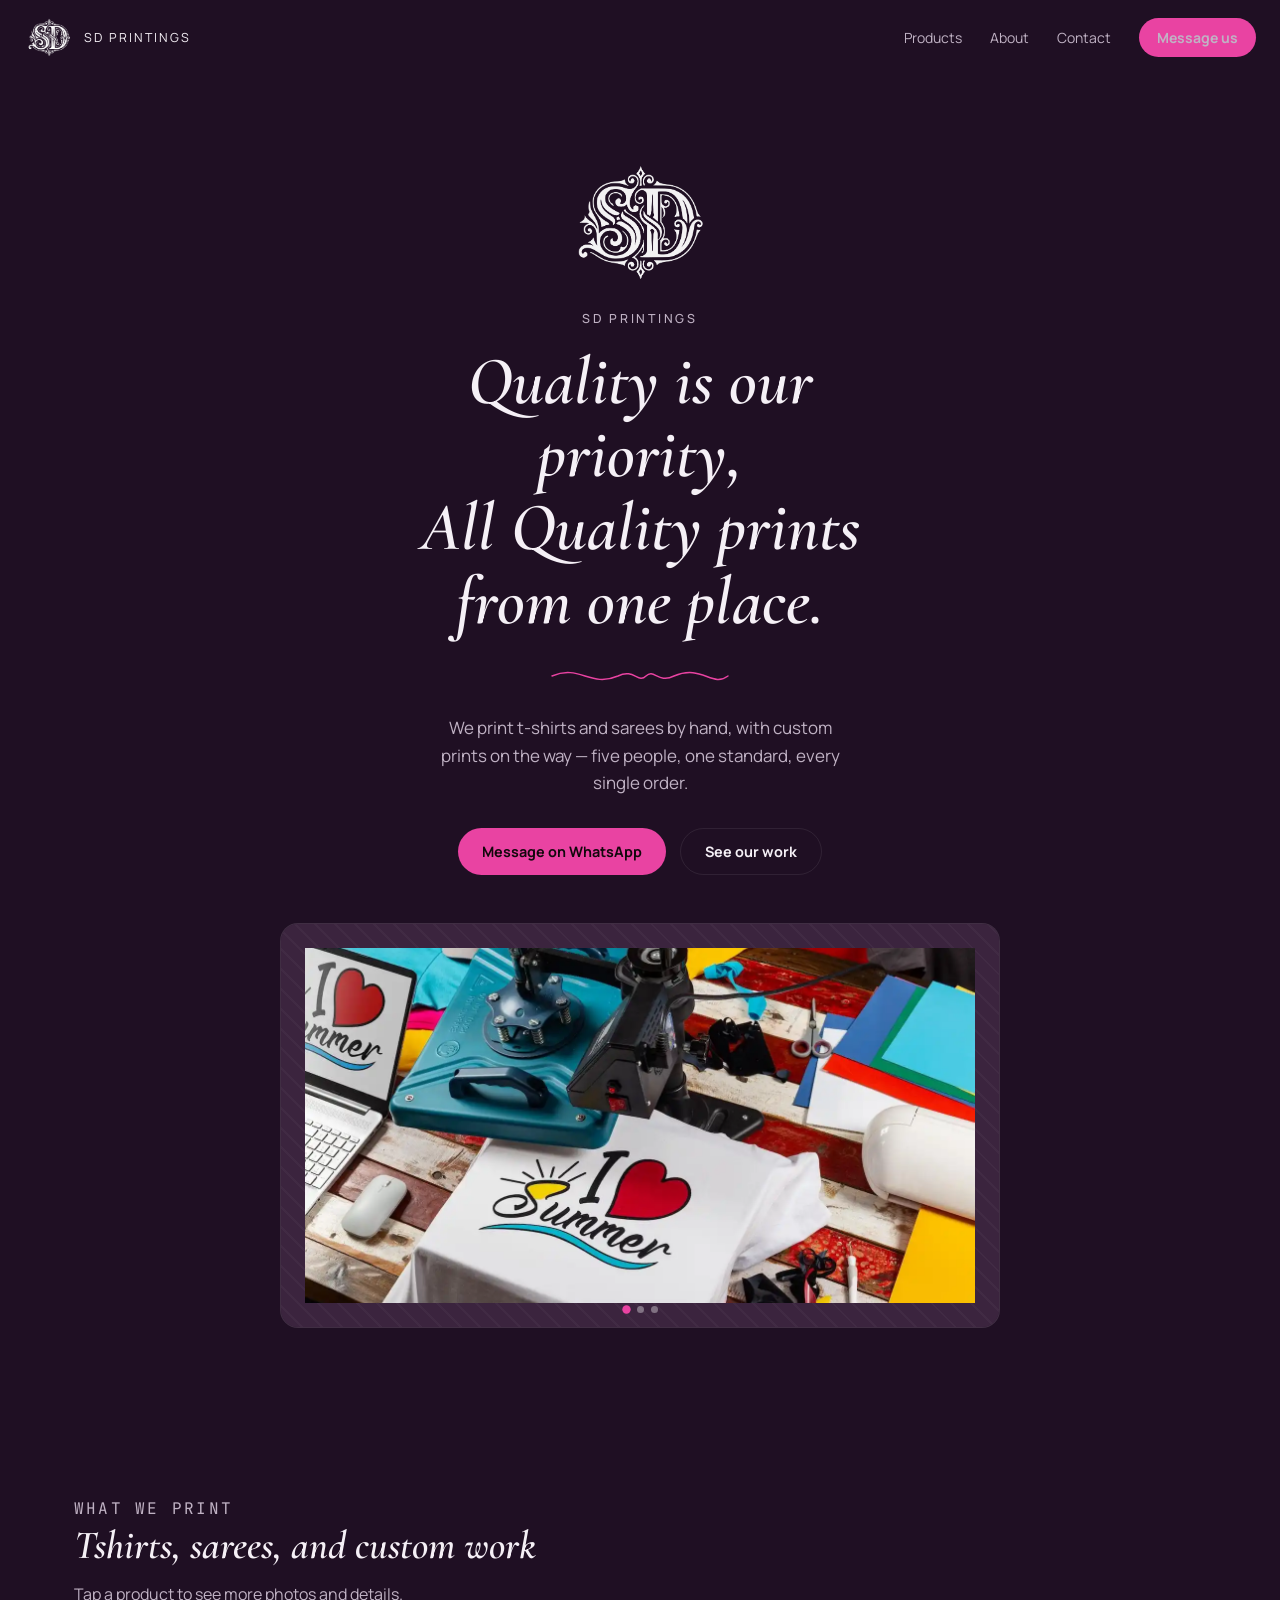
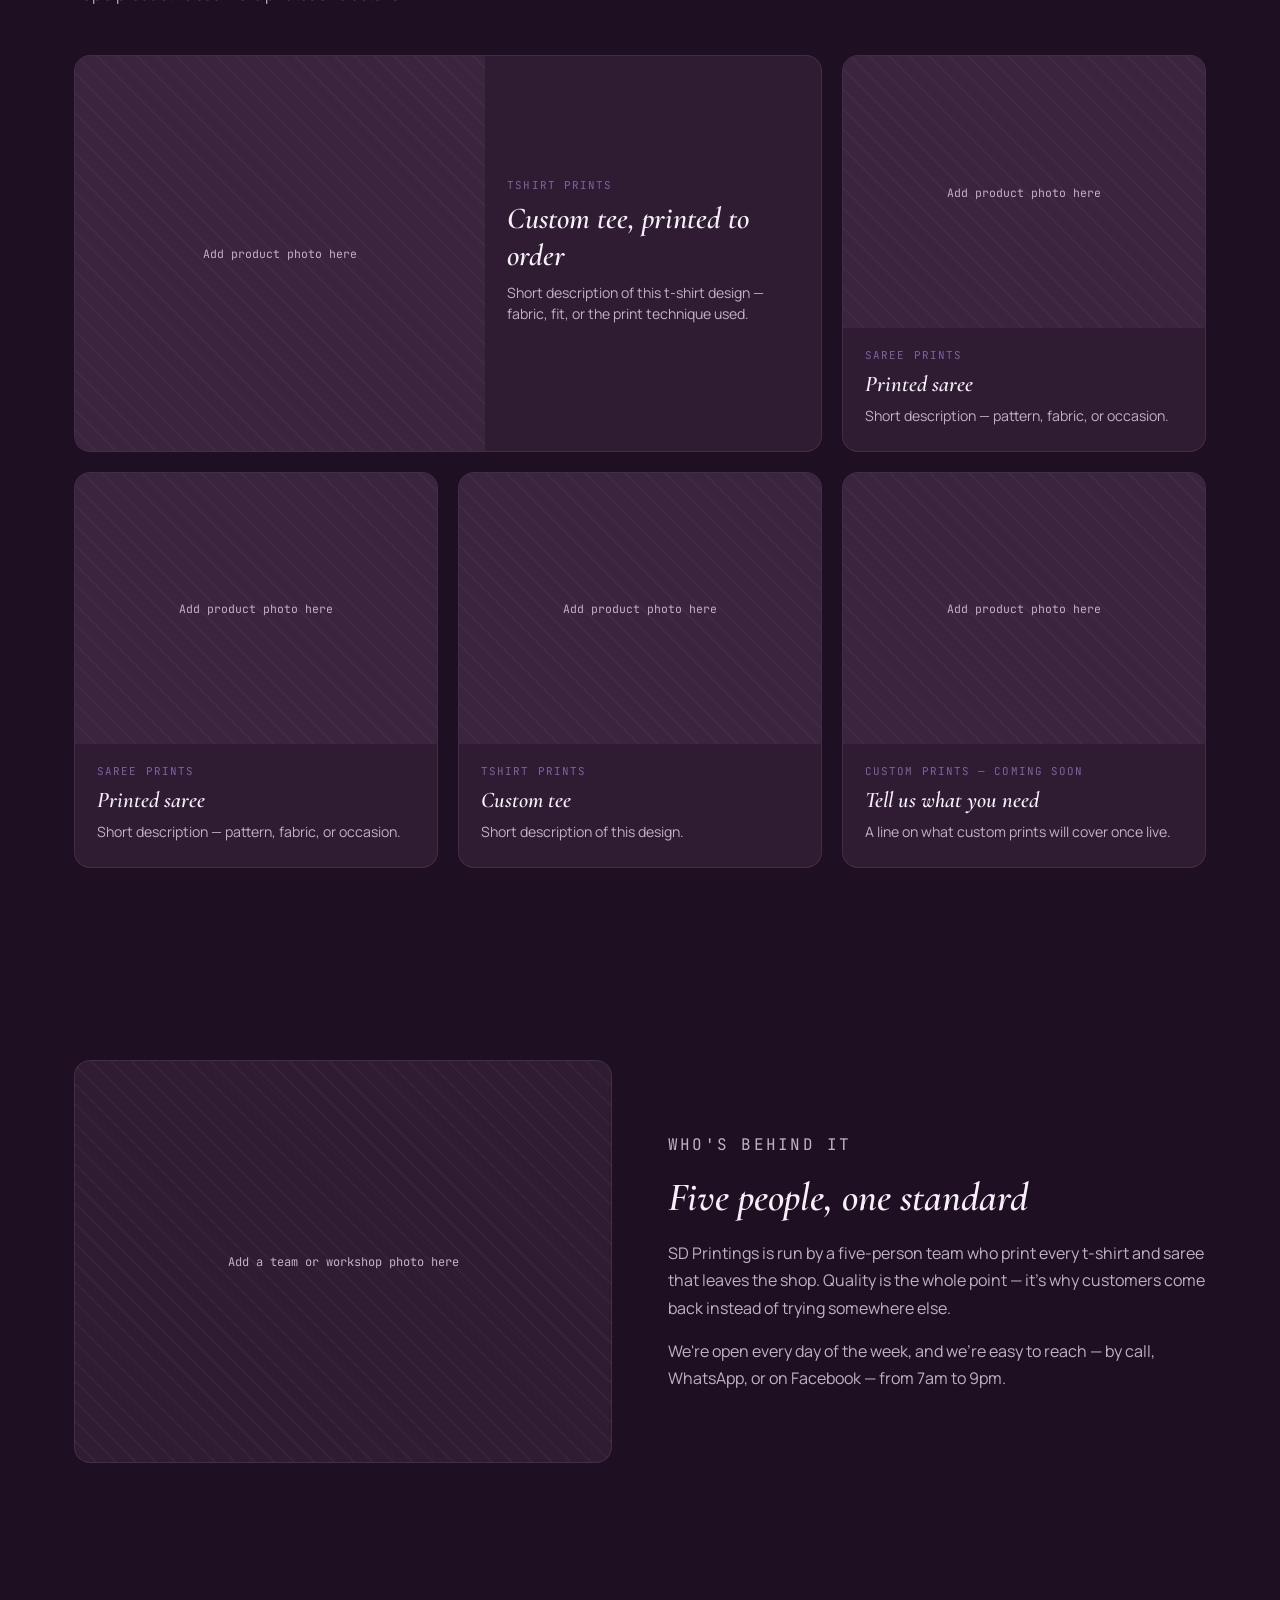
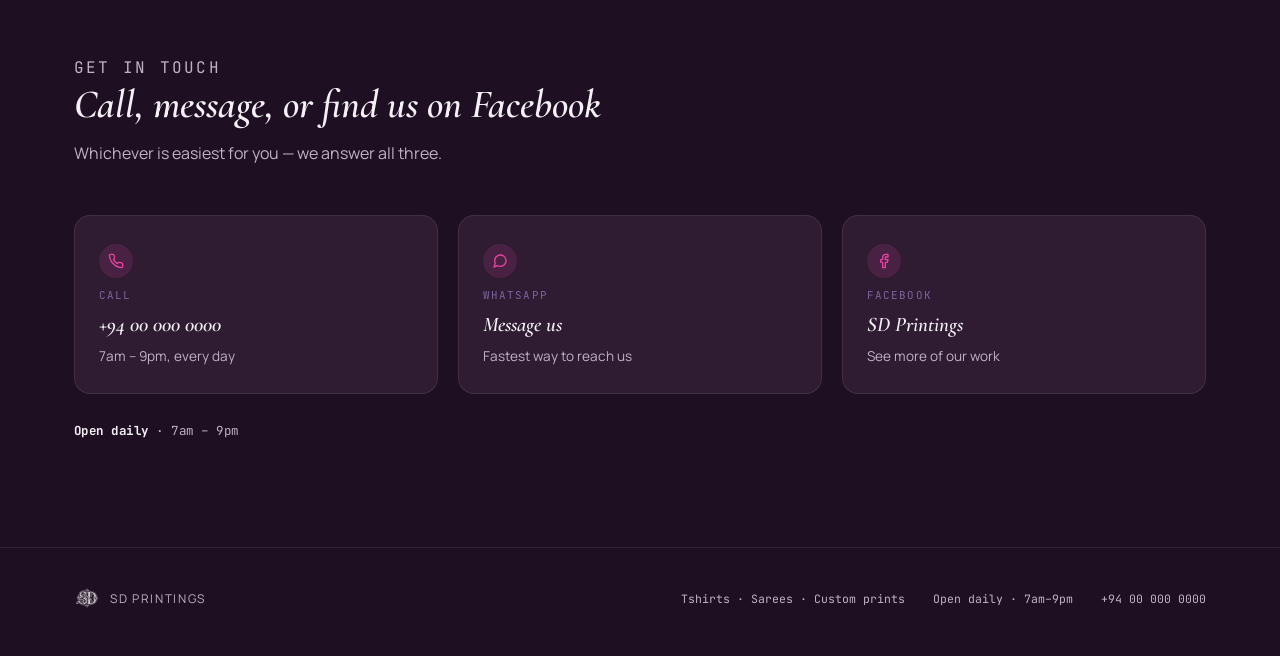
==== index.html @ 7a8c77f0 "Add files via upload" ====
<!DOCTYPE html>
<html lang="en">
<head>
<meta charset="UTF-8">
<meta name="viewport" content="width=device-width, initial-scale=1.0">
<title>SD Printings — Quality prints, customers who never turn back</title>
<link rel="icon" type="image/png" href="assets/logo.png">
<link rel="preconnect" href="https://fonts.googleapis.com">
<link rel="preconnect" href="https://fonts.gstatic.com" crossorigin>
<link href="https://fonts.googleapis.com/css2?family=Cormorant+Garamond:ital,wght@1,600&family=Manrope:wght@400;500;700&family=JetBrains+Mono:wght@400;500&display=swap" rel="stylesheet">
<link rel="stylesheet" href="assets/style.css">
<style>
  /* ===== Hero (page-specific) ===== */
  .hero {
    display: flex;
    flex-direction: column;
    align-items: center;
    text-align: center;
    padding: 88px 24px 72px;
    will-change: opacity, transform;
  }
  .hero-logo {
    width: 150px;
    height: auto;
    margin-bottom: 28px;
    filter: invert(1) brightness(1.4);
    opacity: 0.95;
  }
  .hero-eyebrow {
    font-family: 'Manrope', sans-serif;
    font-weight: 500;
    font-size: 0.78rem;
    letter-spacing: 0.22em;
    text-transform: uppercase;
    color: var(--ink-muted);
    margin: 0 0 18px;
  }
  .hero h1 {
    font-family: 'Cormorant Garamond', serif;
    font-style: italic;
    font-weight: 600;
    font-size: clamp(2.25rem, 6vw, 4.25rem);
    line-height: 1.08;
    margin: 0 0 20px;
    max-width: 16ch;
  }
  .flourish {
    width: 180px;
    height: 28px;
    margin: 4px 0 24px;
    color: var(--accent);
    opacity: 0;
    animation: flourish-in 0.9s ease-out 0.35s forwards;
  }
  .flourish path {
    fill: none;
    stroke: currentColor;
    stroke-width: 1.4;
    stroke-linecap: round;
    stroke-dasharray: 260;
    stroke-dashoffset: 260;
    animation: flourish-draw 1.1s ease-out 0.35s forwards;
  }
  @keyframes flourish-in { to { opacity: 1; } }
  @keyframes flourish-draw { to { stroke-dashoffset: 0; } }

  .hero .lede {
    font-size: 1.0625rem;
    line-height: 1.6;
    color: var(--ink-muted);
    max-width: 42ch;
    margin: 0 0 32px;
  }
  .hero-actions {
    display: flex;
    gap: 14px;
    flex-wrap: wrap;
    justify-content: center;
    margin-bottom: 48px;
  }

  /* ===== Hero sliding gallery ===== */
  .hero-gallery {
    position: relative;
    width: 100%;
    max-width: 720px;
    aspect-ratio: 16 / 9;
    border-radius: 18px;
    overflow: hidden;
    border: 1px solid var(--border);
    background: var(--surface);
  }
  .hero-gallery .slide {
    position: absolute;
    inset: 0;
    display: flex;
    align-items: center;
    justify-content: center;
    background:
      repeating-linear-gradient(45deg, oklch(100% 0 0 / 0.03) 0 2px, transparent 2px 14px),
      var(--surface-raised);
    color: var(--ink-muted);
    font-family: 'JetBrains Mono', monospace;
    font-size: 0.78rem;
    text-align: center;
    padding: 24px;
    opacity: 0;
    transition: opacity 1s ease;
  }
  .hero-gallery .slide.active { opacity: 1; z-index: 1; }
  .hero-gallery .slide img { width: 100%; height: 100%; object-fit: cover; }
  .hero-gallery-dots {
    position: absolute;
    left: 0;
    right: 0;
    bottom: 14px;
    z-index: 2;
    display: flex;
    justify-content: center;
    gap: 7px;
  }
  .hero-gallery-dots button {
    width: 7px;
    height: 7px;
    border-radius: 50%;
    border: none;
    padding: 0;
    background: oklch(100% 0 0 / 0.35);
    cursor: pointer;
    transition: background 0.2s ease, transform 0.2s ease;
  }
  .hero-gallery-dots button.active {
    background: var(--accent);
    transform: scale(1.2);
  }

  @media (max-width: 400px) {
    .hero { padding: 64px 20px 56px; }
  }

  /* ===== About ===== */
  .about {
    display: grid;
    grid-template-columns: 1fr 1fr;
    gap: 56px;
    align-items: center;
  }
  .about-media {
    aspect-ratio: 4 / 3;
    border-radius: 16px;
    background:
      repeating-linear-gradient(45deg, oklch(100% 0 0 / 0.03) 0 2px, transparent 2px 14px),
      var(--surface);
    border: 1px solid var(--border);
    display: flex;
    align-items: center;
    justify-content: center;
    color: var(--ink-muted);
    font-family: 'JetBrains Mono', monospace;
    font-size: 0.75rem;
    text-align: center;
    padding: 24px;
  }
  .about-media img { width: 100%; height: 100%; object-fit: cover; border-radius: 16px; }
  .about-copy p {
    font-size: 1rem;
    line-height: 1.7;
    color: var(--ink-muted);
    margin: 0 0 16px;
  }
  .about-copy p:last-child { margin-bottom: 0; }
  @media (max-width: 780px) {
    .about { grid-template-columns: 1fr; }
  }

  /* ===== Contact ===== */
  .contact-grid {
    display: grid;
    grid-template-columns: repeat(3, 1fr);
    gap: 20px;
  }
  .contact-card {
    background: var(--surface);
    border: 1px solid var(--border);
    border-radius: 16px;
    padding: 28px 24px;
    text-decoration: none;
    color: inherit;
    display: flex;
    flex-direction: column;
    gap: 10px;
    transition: transform 0.2s ease, background 0.2s ease, box-shadow 0.2s ease;
  }
  .contact-card:hover, .contact-card:focus-visible {
    transform: translateY(-4px);
    background: var(--surface-raised);
    box-shadow: 0 16px 40px oklch(0% 0 0 / 0.35);
  }
  .contact-icon {
    width: 34px;
    height: 34px;
    border-radius: 50%;
    background: oklch(65% 0.22 350 / 0.14);
    color: var(--accent);
    display: flex;
    align-items: center;
    justify-content: center;
  }
  .contact-label {
    font-family: 'JetBrains Mono', monospace;
    font-size: 0.68rem;
    letter-spacing: 0.1em;
    text-transform: uppercase;
    color: var(--violet-quiet);
  }
  .contact-value {
    font-family: 'Cormorant Garamond', serif;
    font-style: italic;
    font-weight: 600;
    font-size: 1.3rem;
  }
  .contact-sub {
    font-size: 0.85rem;
    color: var(--ink-muted);
    margin: 0;
  }
  @media (max-width: 780px) {
    .contact-grid { grid-template-columns: 1fr; }
  }
  .hours-note {
    margin-top: 28px;
    font-family: 'JetBrains Mono', monospace;
    font-size: 0.78rem;
    color: var(--ink-muted);
    letter-spacing: 0.04em;
  }
  .hours-note strong { color: var(--ink); }

  @media (prefers-reduced-motion: reduce) {
    .flourish, .flourish path { animation: none !important; opacity: 1; stroke-dashoffset: 0; }
    .hero { opacity: 1 !important; transform: none !important; }
    .hero-gallery .slide { transition: none !important; }
  }
</style>
</head>
<body>

<nav class="nav" id="nav">
  <a href="#top" class="nav-brand">
    <img class="nav-logo" src="assets/logo.png" alt="">
    <span class="nav-name">SD Printings</span>
  </a>
  <div class="nav-links">
    <a href="#showcase">Products</a>
    <a href="#about">About</a>
    <a href="#contact">Contact</a>
    <!-- Replace with the real WhatsApp number: wa.me/<countrycode><number> -->
    <a class="nav-cta" href="https://wa.me/94000000000" target="_blank" rel="noopener">Message us</a>
  </div>
</nav>

<header class="hero" id="top">
  <img class="hero-logo" src="assets/logo.png" alt="SD Printings logo">
  <p class="hero-eyebrow">SD Printings</p>
  <h1>Quality is our priority,<br> All Quality prints from one place.</h1>

  <svg class="flourish" viewBox="0 0 180 28" aria-hidden="true">
    <path d="M2 14 C 30 2, 40 26, 68 14 C 84 6, 88 22, 96 14 C 104 6, 108 22, 124 14 C 152 2, 162 26, 178 14" />
  </svg>

  <p class="lede">
    We print t-shirts and sarees by hand, with custom prints on the way —
    five people, one standard, every single order.
  </p>

  <div class="hero-actions">
    <!-- Replace with the real WhatsApp number -->
    <a class="btn btn-primary" href="https://wa.me/94714688359" target="_blank" rel="noopener">Message on WhatsApp</a>
    <a class="btn btn-ghost" href="#showcase">See our work</a>
  </div>

  <!-- ================================================================
       HERO GALLERY — auto-slides every 4s, fades with the rest of the
       hero on scroll. Replace each placeholder <div class="slide"> with:
         <div class="slide active"><img src="assets/gallery-1.jpg" alt="..."></div>
       Keep the first slide's "active" class; remove it from the others.
       Add or remove <div class="slide"> blocks and matching dot buttons
       together — the count must match.
       ================================================================ -->
  <div class="hero-gallery" id="heroGallery">
    <div class="slide active"><img src="assets/gallery-1.jpg" alt="..."></div>
    <div class="slide"><img src="assets/gallery-2.jpg" alt="..."></div>
    <div class="slide"><img src="assets/gallery-3.jpg" alt="..."></div>
    <div class="hero-gallery-dots" id="heroGalleryDots">
      <button class="active" aria-label="Show slide 1" data-index="0"></button>
      <button aria-label="Show slide 2" data-index="1"></button>
      <button aria-label="Show slide 3" data-index="2"></button>
    </div>
  </div>
</header>

<main>

  <section id="showcase">
    <div class="wrap">
      <div class="section-head">
        <p class="eyebrow">What we print</p>
        <h2>Tshirts, sarees, and custom work</h2>
        <p>Tap a product to see more photos and details.</p>
      </div>

      <div class="showcase-grid">

        <!-- ============================================================
             PRODUCT CARD — FEATURED (large). Links to its detail page in
             /products/. Replace the placeholder <div class="product-media">
             with an <img>, and update the tag/name/description text —
             the same text should also be updated on the matching page in
             /products/.
             ============================================================ -->
        <a class="product-card featured" href="products/tshirt-custom-tee.html">
          <div class="product-media">
            <!-- // ADD PRODUCT PHOTO HERE (e.g. assets/tshirt-1.jpg) -->
            Add product photo here
          </div>
          <div class="product-body">
            <span class="product-tag">Tshirt prints</span>
            <h3 class="product-name">Custom tee, printed to order</h3>
            <p class="product-desc"><!-- // ADD PRODUCT DESCRIPTION HERE --> Short description of this t-shirt design — fabric, fit, or the print technique used.</p>
          </div>
        </a>

        <!-- ============================================================
             PRODUCT CARD — standard. Duplicate this block for each item,
             and give each a matching page in /products/.
             ============================================================ -->
        <a class="product-card" href="products/saree-1.html">
          <div class="product-media">
            <!-- // ADD PRODUCT PHOTO HERE -->
            Add product photo here
          </div>
          <div class="product-body">
            <span class="product-tag">Saree prints</span>
            <h3 class="product-name">Printed saree</h3>
            <p class="product-desc"><!-- // ADD PRODUCT DESCRIPTION HERE --> Short description — pattern, fabric, or occasion.</p>
          </div>
        </a>

        <a class="product-card" href="products/saree-2.html">
          <div class="product-media">
            <!-- // ADD PRODUCT PHOTO HERE -->
            Add product photo here
          </div>
          <div class="product-body">
            <span class="product-tag">Saree prints</span>
            <h3 class="product-name">Printed saree</h3>
            <p class="product-desc"><!-- // ADD PRODUCT DESCRIPTION HERE --> Short description — pattern, fabric, or occasion.</p>
          </div>
        </a>

        <a class="product-card" href="products/tshirt-graphic-tee.html">
          <div class="product-media">
            <!-- // ADD PRODUCT PHOTO HERE -->
            Add product photo here
          </div>
          <div class="product-body">
            <span class="product-tag">Tshirt prints</span>
            <h3 class="product-name">Custom tee</h3>
            <p class="product-desc"><!-- // ADD PRODUCT DESCRIPTION HERE --> Short description of this design.</p>
          </div>
        </a>

        <a class="product-card" href="products/custom-prints.html">
          <div class="product-media">
            <!-- // ADD PRODUCT PHOTO HERE -->
            Add product photo here
          </div>
          <div class="product-body">
            <span class="product-tag">Custom prints — coming soon</span>
            <h3 class="product-name">Tell us what you need</h3>
            <p class="product-desc"><!-- // ADD PRODUCT DESCRIPTION HERE --> A line on what custom prints will cover once live.</p>
          </div>
        </a>

      </div>
    </div>
  </section>

  <section id="about">
    <div class="wrap about">
      <div class="about-media">
        <!-- // ADD TEAM OR WORKSHOP PHOTO HERE (e.g. assets/team.jpg) -->
        Add a team or workshop photo here
      </div>
      <div class="about-copy">
        <div class="section-head" style="margin-bottom: 20px;">
          <p class="eyebrow">Who's behind it</p>
          <h2>Five people, one standard</h2>
        </div>
        <p>SD Printings is run by a five-person team who print every t-shirt and saree that leaves the shop. Quality is the whole point — it's why customers come back instead of trying somewhere else.</p>
        <p>We're open every day of the week, and we're easy to reach — by call, WhatsApp, or on Facebook — from 7am to 9pm.</p>
      </div>
    </div>
  </section>

  <section id="contact">
    <div class="wrap">
      <div class="section-head">
        <p class="eyebrow">Get in touch</p>
        <h2>Call, message, or find us on Facebook</h2>
        <p>Whichever is easiest for you — we answer all three.</p>
      </div>

      <div class="contact-grid">

        <!-- // REPLACE tel: NUMBER WITH THE REAL PHONE NUMBER -->
        <a class="contact-card" href="tel:+94000000000">
          <div class="contact-icon" aria-hidden="true">
            <svg width="16" height="16" viewBox="0 0 24 24" fill="none" stroke="currentColor" stroke-width="2" stroke-linecap="round" stroke-linejoin="round"><path d="M22 16.92v3a2 2 0 0 1-2.18 2 19.79 19.79 0 0 1-8.63-3.07 19.5 19.5 0 0 1-6-6 19.79 19.79 0 0 1-3.07-8.67A2 2 0 0 1 4.11 2h3a2 2 0 0 1 2 1.72c.127.96.362 1.903.7 2.81a2 2 0 0 1-.45 2.11L8.09 9.91a16 16 0 0 0 6 6l1.27-1.27a2 2 0 0 1 2.11-.45c.907.338 1.85.573 2.81.7A2 2 0 0 1 22 16.92z"/></svg>
          </div>
          <span class="contact-label">Call</span>
          <span class="contact-value">+94 00 000 0000</span>
          <p class="contact-sub">7am – 9pm, every day</p>
        </a>

        <!-- // REPLACE wa.me LINK WITH THE REAL WHATSAPP NUMBER -->
        <a class="contact-card" href="https://wa.me/94000000000" target="_blank" rel="noopener">
          <div class="contact-icon" aria-hidden="true">
            <svg width="16" height="16" viewBox="0 0 24 24" fill="none" stroke="currentColor" stroke-width="2" stroke-linecap="round" stroke-linejoin="round"><path d="M21 11.5a8.38 8.38 0 0 1-.9 3.8 8.5 8.5 0 0 1-7.6 4.7 8.38 8.38 0 0 1-3.8-.9L3 21l1.9-5.7a8.38 8.38 0 0 1-.9-3.8 8.5 8.5 0 0 1 4.7-7.6 8.38 8.38 0 0 1 3.8-.9h.5a8.48 8.48 0 0 1 8 8v.5z"/></svg>
          </div>
          <span class="contact-label">WhatsApp</span>
          <span class="contact-value">Message us</span>
          <p class="contact-sub">Fastest way to reach us</p>
        </a>

        <!-- // REPLACE href WITH THE REAL FACEBOOK PAGE URL -->
        <a class="contact-card" href="https://facebook.com/sdprintings" target="_blank" rel="noopener">
          <div class="contact-icon" aria-hidden="true">
            <svg width="16" height="16" viewBox="0 0 24 24" fill="none" stroke="currentColor" stroke-width="2" stroke-linecap="round" stroke-linejoin="round"><path d="M18 2h-3a5 5 0 0 0-5 5v3H7v4h3v8h4v-8h3l1-4h-4V7a1 1 0 0 1 1-1h3z"/></svg>
          </div>
          <span class="contact-label">Facebook</span>
          <span class="contact-value">SD Printings</span>
          <p class="contact-sub">See more of our work</p>
        </a>

      </div>

      <p class="hours-note"><strong>Open daily</strong> · 7am – 9pm</p>
    </div>
  </section>

</main>

<footer>
  <div class="wrap footer-inner">
    <div class="footer-brand">
      <img class="footer-logo" src="assets/logo.png" alt="">
      <span class="footer-name">SD Printings</span>
    </div>
    <div class="footer-meta">
      <span>Tshirts · Sarees · Custom prints</span>
      <span>Open daily · 7am–9pm</span>
      <!-- // REPLACE with real number -->
      <a href="tel:+94000000000">+94 00 000 0000</a>
    </div>
  </div>
</footer>

<script>
  const prefersReduced = window.matchMedia('(prefers-reduced-motion: reduce)').matches;

  // Nav background switches on after scrolling past the hero.
  const nav = document.getElementById('nav');
  const onNavScroll = () => {
    if (window.scrollY > 40) nav.classList.add('scrolled');
    else nav.classList.remove('scrolled');
  };
  onNavScroll();
  window.addEventListener('scroll', onNavScroll, { passive: true });


  // Hero gallery auto-advances every 4s. Pauses on hover so visitors can
  // actually read a slide, and never auto-advances under reduced motion.
  const gallery = document.getElementById('heroGallery');
  if (gallery) {
    const slides = gallery.querySelectorAll('.slide');
    const dots = gallery.querySelectorAll('.hero-gallery-dots button');
    let index = 0;
    let timer = null;

    const goTo = (i) => {
      slides[index].classList.remove('active');
      dots[index]?.classList.remove('active');
      index = i;
      slides[index].classList.add('active');
      dots[index]?.classList.add('active');
    };

    const start = () => {
      if (prefersReduced || slides.length < 2) return;
      timer = setInterval(() => goTo((index + 1) % slides.length), 4000);
    };
    const stop = () => { if (timer) clearInterval(timer); };

    dots.forEach((dot) => {
      dot.addEventListener('click', () => {
        stop();
        goTo(Number(dot.dataset.index));
        start();
      });
    });

    gallery.addEventListener('mouseenter', stop);
    gallery.addEventListener('mouseleave', start);
    start();
  }
</script>

</body>
</html>
---- assets/style.css ----
/* SD Printings — shared styles (nav, buttons, footer, base tokens)
   Used by index.html and every page in /products/. Page-specific
   styles (hero, gallery, showcase grid, etc.) live inline in each page. */

:root {
  --bg: oklch(20% 0.045 320);
  --surface: oklch(26% 0.05 320);
  --surface-raised: oklch(30% 0.055 322);
  --ink: oklch(96% 0.01 320);
  --ink-muted: oklch(78% 0.03 320);
  --accent: oklch(65% 0.22 350);
  --violet-quiet: oklch(55% 0.09 300);
  --border: oklch(100% 0 0 / 8%);
}

* { box-sizing: border-box; }
html { scroll-behavior: smooth; }
html, body { margin: 0; }

body {
  background: var(--bg);
  color: var(--ink);
  font-family: 'Manrope', sans-serif;
  -webkit-font-smoothing: antialiased;
}

img { max-width: 100%; display: block; }
a { color: inherit; }

.wrap {
  max-width: 1180px;
  margin: 0 auto;
  padding: 0 24px;
}

/* ===== Nav ===== */
.nav {
  position: sticky;
  top: 0;
  z-index: 50;
  padding: 18px 24px;
  display: flex;
  align-items: center;
  justify-content: space-between;
  background: oklch(20% 0.045 320 / 0);
  backdrop-filter: blur(0px);
  transition: background 0.3s ease, backdrop-filter 0.3s ease, border-color 0.3s ease;
  border-bottom: 1px solid transparent;
}
.nav.scrolled {
  background: oklch(20% 0.045 320 / 0.92);
  backdrop-filter: blur(10px);
  border-bottom: 1px solid var(--border);
}
.nav-brand {
  display: flex;
  align-items: center;
  gap: 10px;
  text-decoration: none;
}
.nav-logo { width: 50px; height: auto; filter: invert(1) brightness(1.4); }
.nav-name {
  font-size: 0.78rem;
  letter-spacing: 0.16em;
  text-transform: uppercase;
  color: var(--ink);
}
.nav-links {
  display: flex;
  align-items: center;
  gap: 28px;
}
.nav-links a {
  font-size: 0.875rem;
  text-decoration: none;
  color: var(--ink-muted);
  transition: color 0.2s ease;
}
.nav-links a:hover, .nav-links a:focus-visible { color: var(--ink); }
.nav-cta {
  display: inline-flex;
  align-items: center;
  gap: 8px;
  background: var(--accent);
  color: oklch(15% 0.02 350);
  font-weight: 700;
  font-size: 0.8rem;
  padding: 10px 18px;
  border-radius: 100px;
  text-decoration: none;
  white-space: nowrap;
  transition: transform 0.15s ease, box-shadow 0.15s ease;
}
.nav-cta:hover, .nav-cta:focus-visible {
  transform: translateY(-1px);
  box-shadow: 0 6px 20px oklch(65% 0.22 350 / 0.35);
}
@media (max-width: 720px) {
  .nav-links a:not(.nav-cta) { display: none; }
}
@media (max-width: 400px) {
  .nav { padding: 14px 16px; }
  .nav-name { display: none; }
  .nav-cta { padding: 9px 14px; font-size: 0.75rem; }
}

/* ===== Buttons ===== */
.btn {
  display: inline-flex;
  align-items: center;
  gap: 8px;
  padding: 13px 24px;
  border-radius: 100px;
  text-decoration: none;
  font-size: 0.9rem;
  font-weight: 700;
  border: none;
  cursor: pointer;
  transition: transform 0.15s ease, box-shadow 0.15s ease, background 0.15s ease;
  font-family: 'Manrope', sans-serif;
}
.btn-primary {
  background: var(--accent);
  color: oklch(15% 0.02 350);
}
.btn-primary:hover, .btn-primary:focus-visible {
  transform: translateY(-1px);
  box-shadow: 0 6px 20px oklch(65% 0.22 350 / 0.35);
}
.btn-ghost {
  background: transparent;
  color: var(--ink);
  border: 1px solid var(--border);
}
.btn-ghost:hover, .btn-ghost:focus-visible {
  background: var(--surface);
  border-color: oklch(100% 0 0 / 16%);
}
@media (max-width: 400px) {
  .btn { padding: 12px 20px; font-size: 0.85rem; }
}

/* ===== Section shared ===== */
section { padding: 96px 0; }
.section-head { max-width: 640px; margin: 0 0 48px; }
.eyebrow {
  font-family: 'JetBrains Mono', monospace;
  font-size: 0.7rem;
  letter-spacing: 0.14em;
  text-transform: uppercase;
  color: var(--violet-quiet);
  margin: 0 0 10px;
}
.section-head h2 {
  font-family: 'Cormorant Garamond', serif;
  font-style: italic;
  font-weight: 600;
  font-size: clamp(1.75rem, 3.5vw, 2.5rem);
  line-height: 1.15;
  margin: 0 0 14px;
}
.section-head p {
  color: var(--ink-muted);
  font-size: 1rem;
  line-height: 1.6;
  margin: 0;
  max-width: 52ch;
}

/* ===== Footer ===== */
footer {
  border-top: 1px solid var(--border);
  padding: 40px 0 48px;
}
.footer-inner {
  display: flex;
  flex-wrap: wrap;
  gap: 24px;
  align-items: center;
  justify-content: space-between;
}
.footer-brand { display: flex; align-items: center; gap: 10px; }
.footer-logo { width: 26px; height: auto; filter: invert(1) brightness(1.4); opacity: 0.85; }
.footer-name {
  font-size: 0.75rem;
  letter-spacing: 0.14em;
  text-transform: uppercase;
  color: var(--ink-muted);
}
.footer-meta {
  display: flex;
  gap: 28px;
  flex-wrap: wrap;
  font-family: 'JetBrains Mono', monospace;
  font-size: 0.72rem;
  color: var(--ink-muted);
}
.footer-meta a { text-decoration: none; color: var(--ink-muted); transition: color 0.2s ease; }
.footer-meta a:hover, .footer-meta a:focus-visible { color: var(--ink); }

/* ===== Focus & motion ===== */
a:focus-visible, button:focus-visible {
  outline: 2px solid var(--accent);
  outline-offset: 3px;
}

/* ===== Product card & showcase grid (shared by index.html showcase
   and the "more products" strip on every /products/ detail page) ===== */
.showcase-grid {
  display: grid;
  grid-template-columns: repeat(3, 1fr);
  gap: 20px;
}
.product-card {
  background: var(--surface);
  border: 1px solid var(--border);
  border-radius: 16px;
  overflow: hidden;
  text-decoration: none;
  color: inherit;
  display: flex;
  flex-direction: column;
  transition: transform 0.2s ease, box-shadow 0.2s ease, background 0.2s ease;
}
.product-card:hover, .product-card:focus-visible {
  transform: translateY(-4px);
  background: var(--surface-raised);
  box-shadow: 0 16px 40px oklch(0% 0 0 / 0.35);
}
.product-card.featured {
  grid-column: span 2;
  flex-direction: row;
}
.product-media {
  aspect-ratio: 4 / 3;
  background:
    repeating-linear-gradient(45deg, oklch(100% 0 0 / 0.03) 0 2px, transparent 2px 14px),
    var(--surface-raised);
  display: flex;
  align-items: center;
  justify-content: center;
  color: var(--ink-muted);
  font-family: 'JetBrains Mono', monospace;
  font-size: 0.72rem;
  text-align: center;
  padding: 16px;
  position: relative;
}
.product-card.featured .product-media { flex: 1 1 55%; aspect-ratio: auto; }
.product-media img { width: 100%; height: 100%; object-fit: cover; }
.product-body {
  padding: 20px 22px 24px;
  display: flex;
  flex-direction: column;
  gap: 8px;
}
.product-card.featured .product-body { flex: 1 1 45%; justify-content: center; }
.product-tag {
  font-family: 'JetBrains Mono', monospace;
  font-size: 0.68rem;
  letter-spacing: 0.1em;
  text-transform: uppercase;
  color: var(--violet-quiet);
}
.product-name {
  font-family: 'Cormorant Garamond', serif;
  font-style: italic;
  font-weight: 600;
  font-size: 1.4rem;
  margin: 0;
}
.product-card.featured .product-name { font-size: 1.9rem; }
.product-desc {
  font-size: 0.88rem;
  line-height: 1.55;
  color: var(--ink-muted);
  margin: 0;
}
@media (max-width: 860px) {
  .showcase-grid { grid-template-columns: repeat(2, 1fr); }
  .product-card.featured { grid-column: span 2; flex-direction: column; }
  .product-card.featured .product-media { aspect-ratio: 4 / 3; flex: none; width: 100%; }
  .product-card.featured .product-body { flex: none; }
}
@media (max-width: 560px) {
  .showcase-grid { grid-template-columns: 1fr; }
  .product-card.featured { grid-column: span 1; }
}

@media (prefers-reduced-motion: reduce) {
  html { scroll-behavior: auto; }
  .product-card, .contact-card, .btn, .nav-cta { transition: none !important; }
}
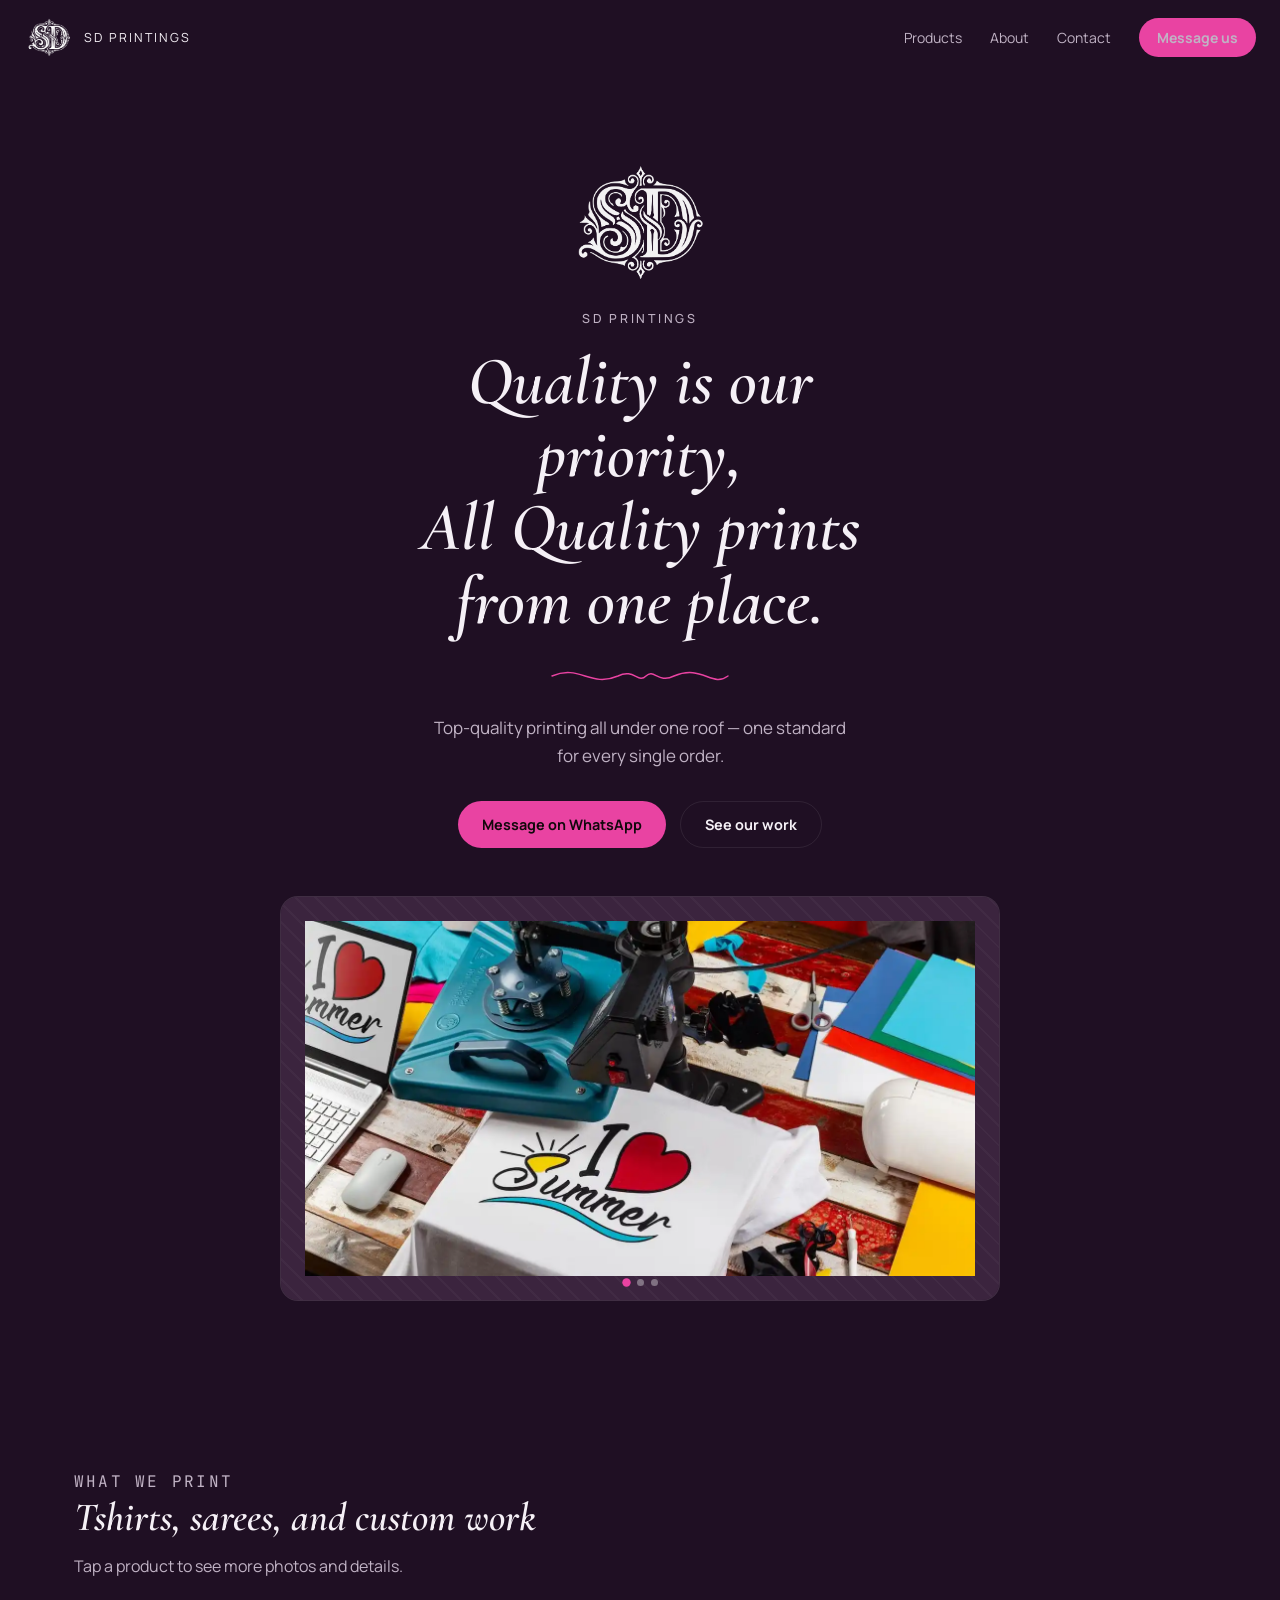
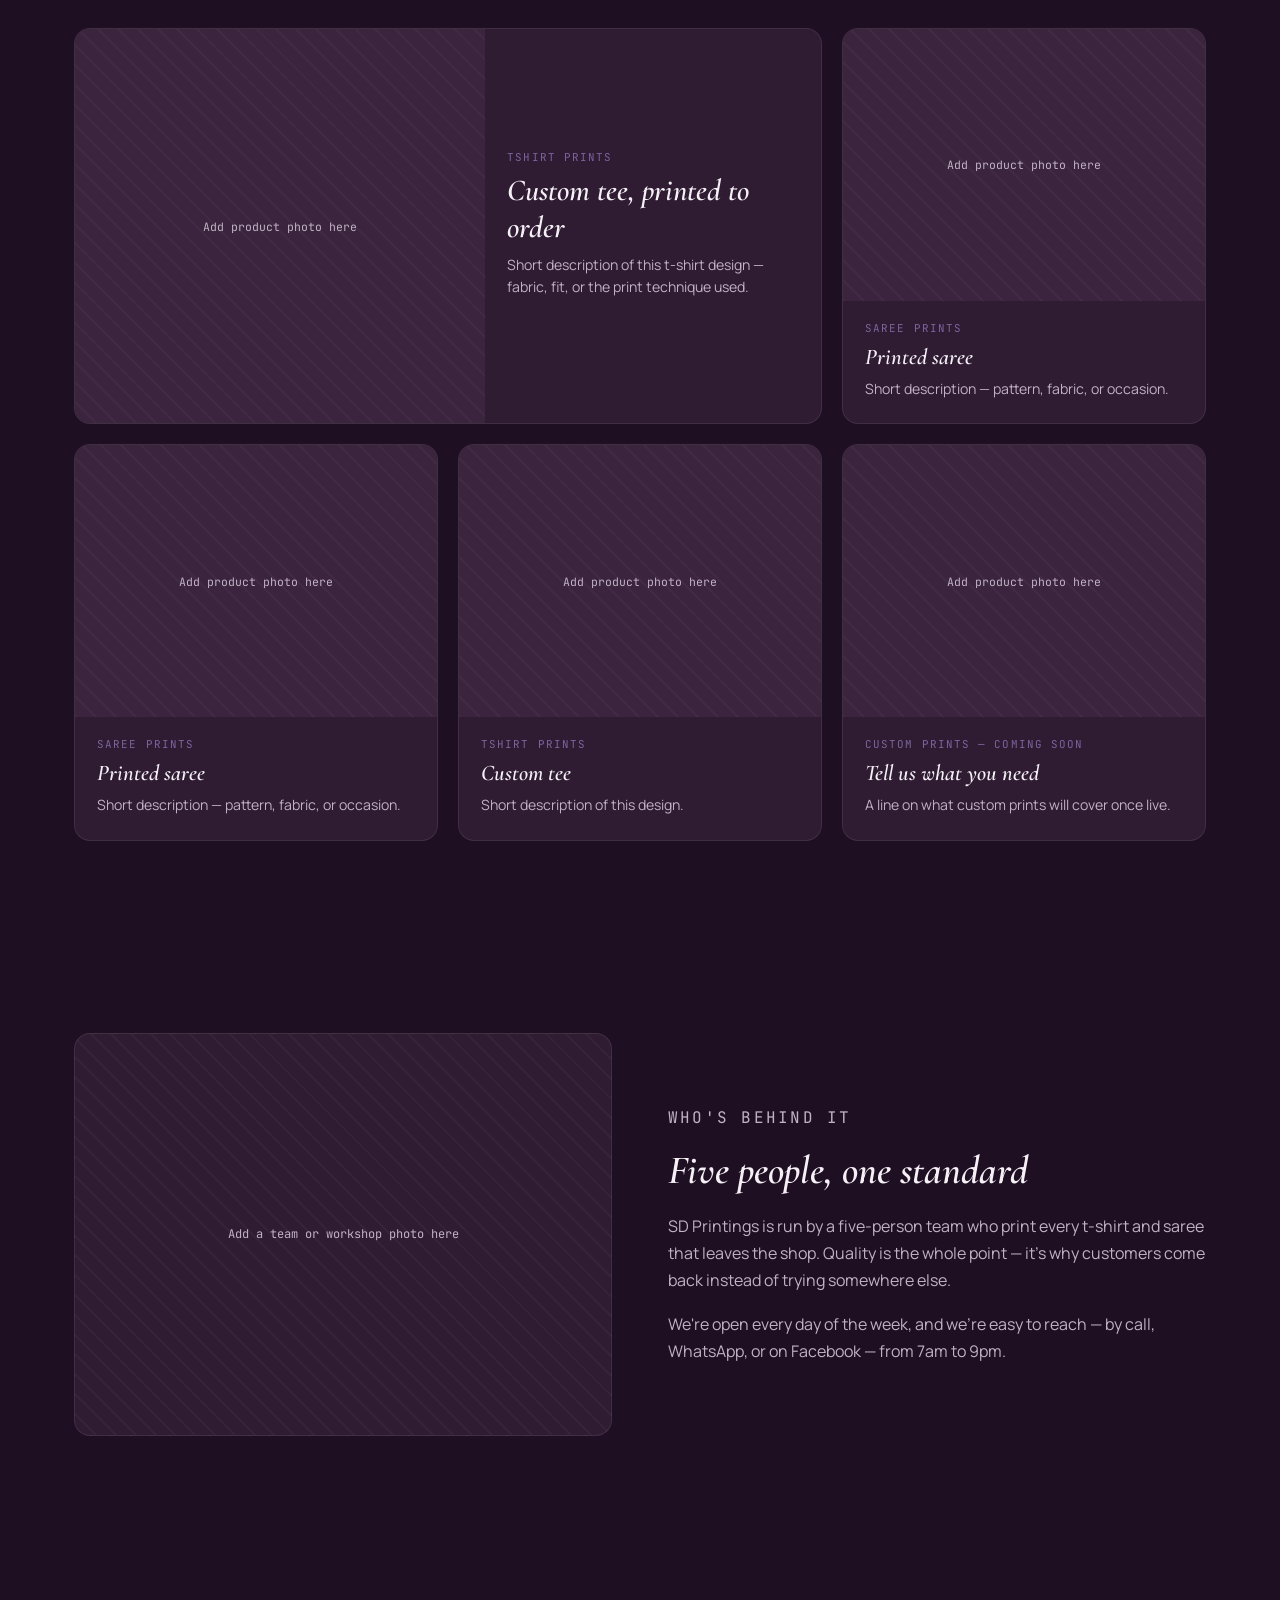
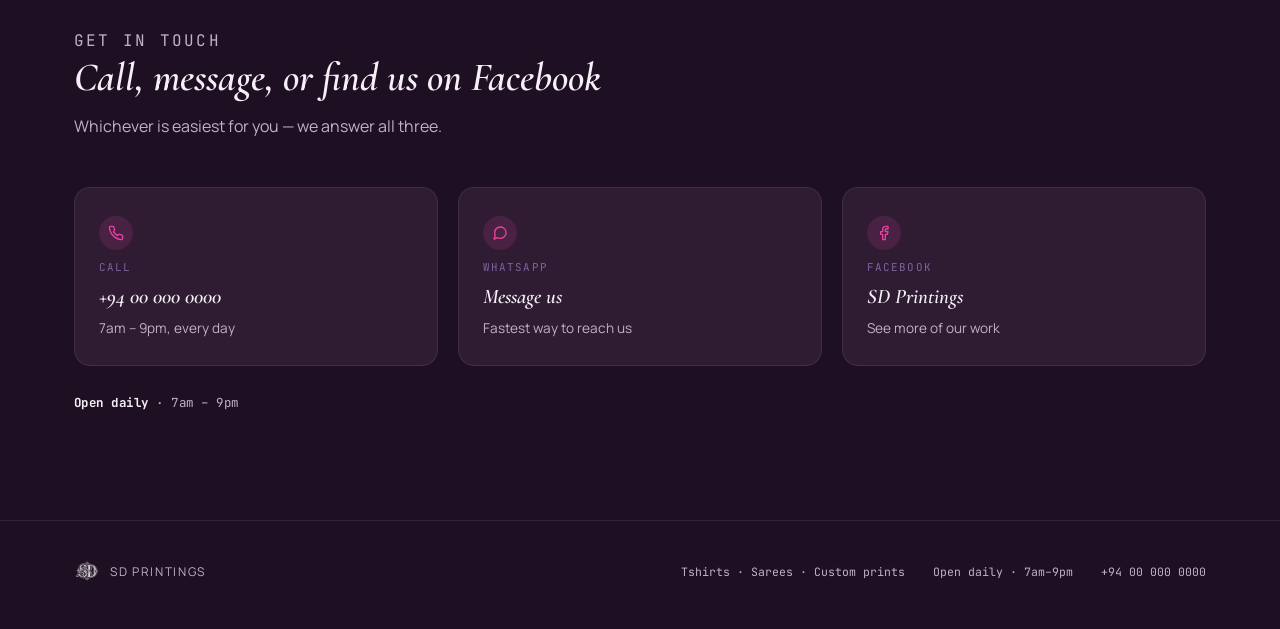
==== commit fb13351c: "Add files via upload" ====
--- a/index.html
+++ b/index.html
@@ -269,8 +269,8 @@
   </svg>
 
   <p class="lede">
-    We print t-shirts and sarees by hand, with custom prints on the way —
-    five people, one standard, every single order.
+    Top-quality printing all under one roof —
+    one standard for every single order.
   </p>
 
   <div class="hero-actions">
